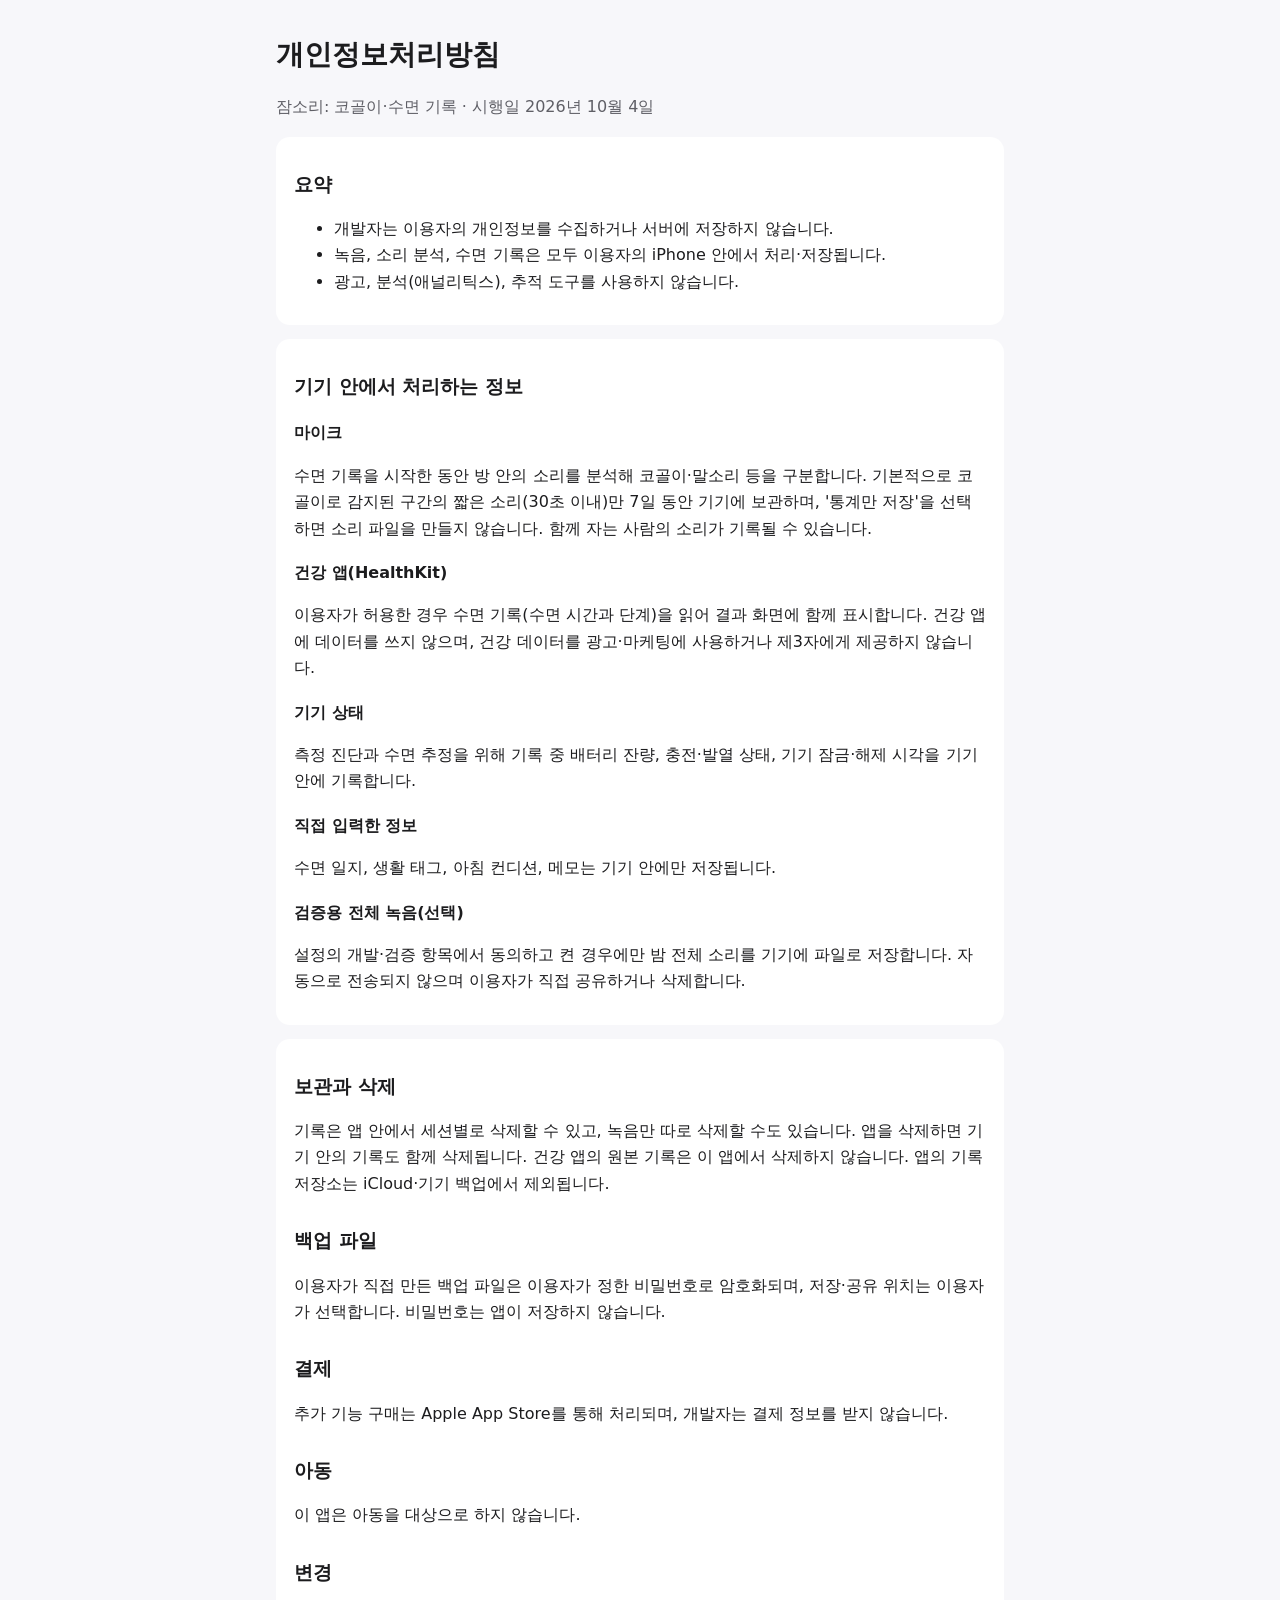
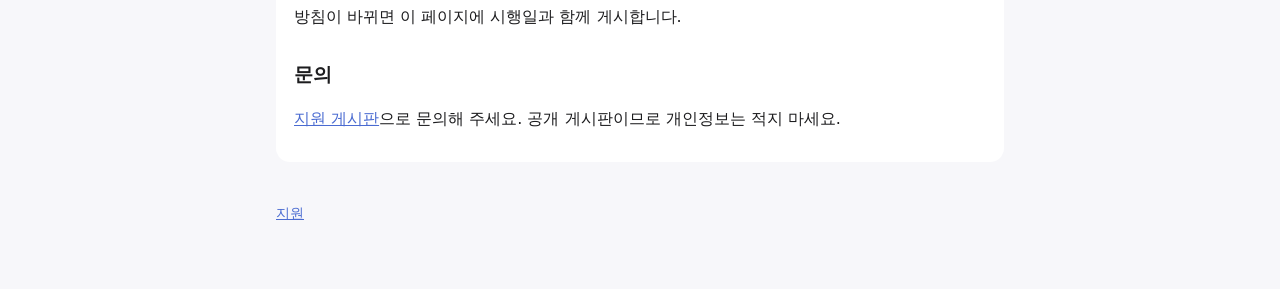
==== privacy/index.html @ ad4ef4db "Support and privacy pages for 잠소리" ====
<!doctype html>
<html lang="ko">
<head>
<meta charset="utf-8">
<meta name="viewport" content="width=device-width, initial-scale=1">
<title>잠소리 개인정보처리방침</title>
<link rel="stylesheet" href="../styles.css">
</head>
<body>
<main>
  <h1>개인정보처리방침</h1>
  <p class="lead">잠소리: 코골이·수면 기록 · 시행일 2026년 10월 4일</p>

  <section class="card">
    <h2>요약</h2>
    <ul>
      <li>개발자는 이용자의 개인정보를 수집하거나 서버에 저장하지 않습니다.</li>
      <li>녹음, 소리 분석, 수면 기록은 모두 이용자의 iPhone 안에서 처리·저장됩니다.</li>
      <li>광고, 분석(애널리틱스), 추적 도구를 사용하지 않습니다.</li>
    </ul>
  </section>

  <section class="card">
    <h2>기기 안에서 처리하는 정보</h2>
    <h3>마이크</h3>
    <p>수면 기록을 시작한 동안 방 안의 소리를 분석해 코골이·말소리 등을 구분합니다. 기본적으로 코골이로 감지된 구간의 짧은 소리(30초 이내)만 7일 동안 기기에 보관하며, '통계만 저장'을 선택하면 소리 파일을 만들지 않습니다. 함께 자는 사람의 소리가 기록될 수 있습니다.</p>
    <h3>건강 앱(HealthKit)</h3>
    <p>이용자가 허용한 경우 수면 기록(수면 시간과 단계)을 읽어 결과 화면에 함께 표시합니다. 건강 앱에 데이터를 쓰지 않으며, 건강 데이터를 광고·마케팅에 사용하거나 제3자에게 제공하지 않습니다.</p>
    <h3>기기 상태</h3>
    <p>측정 진단과 수면 추정을 위해 기록 중 배터리 잔량, 충전·발열 상태, 기기 잠금·해제 시각을 기기 안에 기록합니다.</p>
    <h3>직접 입력한 정보</h3>
    <p>수면 일지, 생활 태그, 아침 컨디션, 메모는 기기 안에만 저장됩니다.</p>
    <h3>검증용 전체 녹음(선택)</h3>
    <p>설정의 개발·검증 항목에서 동의하고 켠 경우에만 밤 전체 소리를 기기에 파일로 저장합니다. 자동으로 전송되지 않으며 이용자가 직접 공유하거나 삭제합니다.</p>
  </section>

  <section class="card">
    <h2>보관과 삭제</h2>
    <p>기록은 앱 안에서 세션별로 삭제할 수 있고, 녹음만 따로 삭제할 수도 있습니다. 앱을 삭제하면 기기 안의 기록도 함께 삭제됩니다. 건강 앱의 원본 기록은 이 앱에서 삭제하지 않습니다. 앱의 기록 저장소는 iCloud·기기 백업에서 제외됩니다.</p>
    <h2>백업 파일</h2>
    <p>이용자가 직접 만든 백업 파일은 이용자가 정한 비밀번호로 암호화되며, 저장·공유 위치는 이용자가 선택합니다. 비밀번호는 앱이 저장하지 않습니다.</p>
    <h2>결제</h2>
    <p>추가 기능 구매는 Apple App Store를 통해 처리되며, 개발자는 결제 정보를 받지 않습니다.</p>
    <h2>아동</h2>
    <p>이 앱은 아동을 대상으로 하지 않습니다.</p>
    <h2>변경</h2>
    <p>방침이 바뀌면 이 페이지에 시행일과 함께 게시합니다.</p>
    <h2>문의</h2>
    <p><a href="https://github.com/hiorio/jamsori-support/issues">지원 게시판</a>으로 문의해 주세요. 공개 게시판이므로 개인정보는 적지 마세요.</p>
  </section>

  <footer><a href="../">지원</a></footer>
</main>
</body>
</html>
---- styles.css ----
:root { --bg: #f7f7fa; --fg: #1c1c1e; --muted: #5f5f66; --card: #fff; --accent: #4a6bd1; }
@media (prefers-color-scheme: dark) { :root { --bg: #0e0f1a; --fg: #f2f2f7; --muted: #a0a0aa; --card: #1a1b28; --accent: #8fd3c9; } }
* { box-sizing: border-box; }
body { margin: 0; background: var(--bg); color: var(--fg); font: 16px/1.65 -apple-system, system-ui, "Apple SD Gothic Neo", "Noto Sans KR", sans-serif; }
main { max-width: 760px; margin: 0 auto; padding: 32px 16px 64px; }
h1 { font-size: 28px; margin: 0 0 6px; }
h2 { font-size: 19px; margin: 28px 0 8px; }
h3 { font-size: 16px; margin: 18px 0 4px; }
p, li { color: var(--fg); }
.lead { color: var(--muted); }
.card { background: var(--card); border-radius: 14px; padding: 4px 18px 14px; margin: 14px 0; }
a { color: var(--accent); }
footer { margin-top: 40px; color: var(--muted); font-size: 14px; }
footer a { margin-right: 14px; }
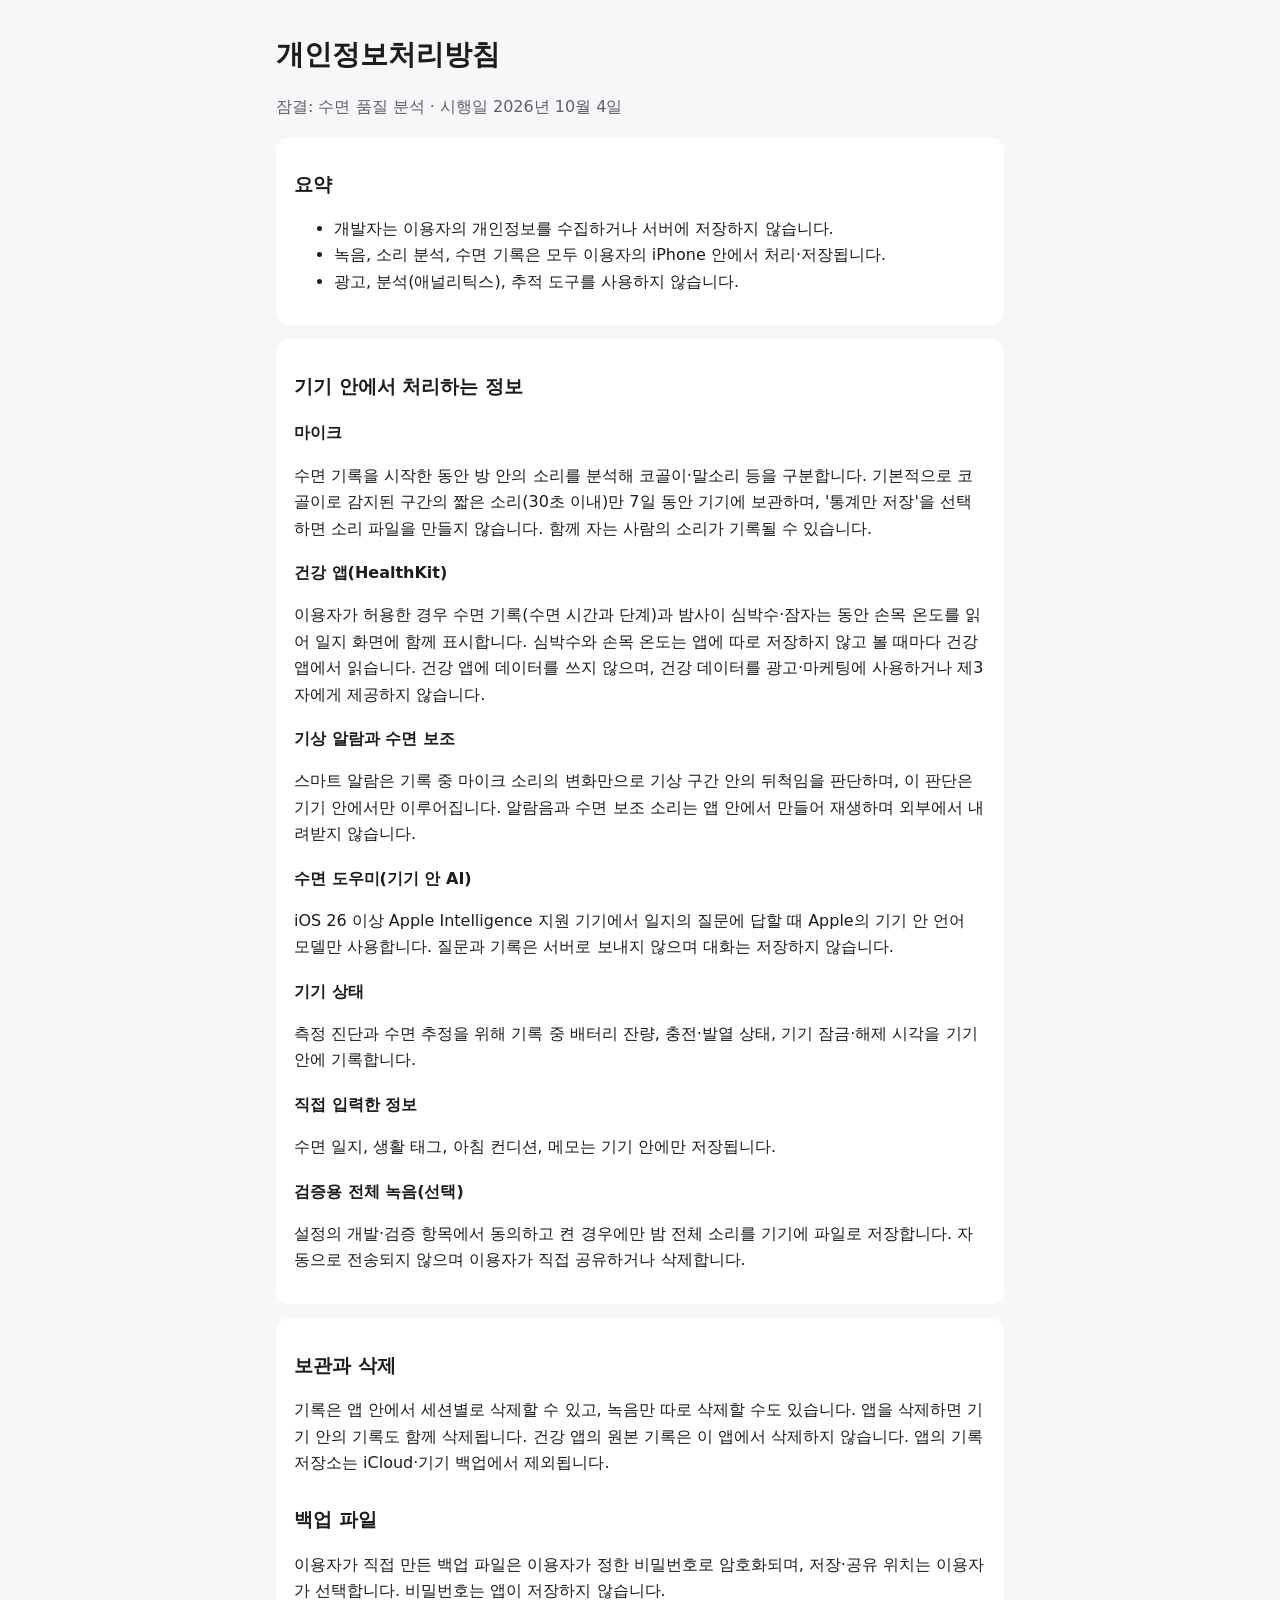
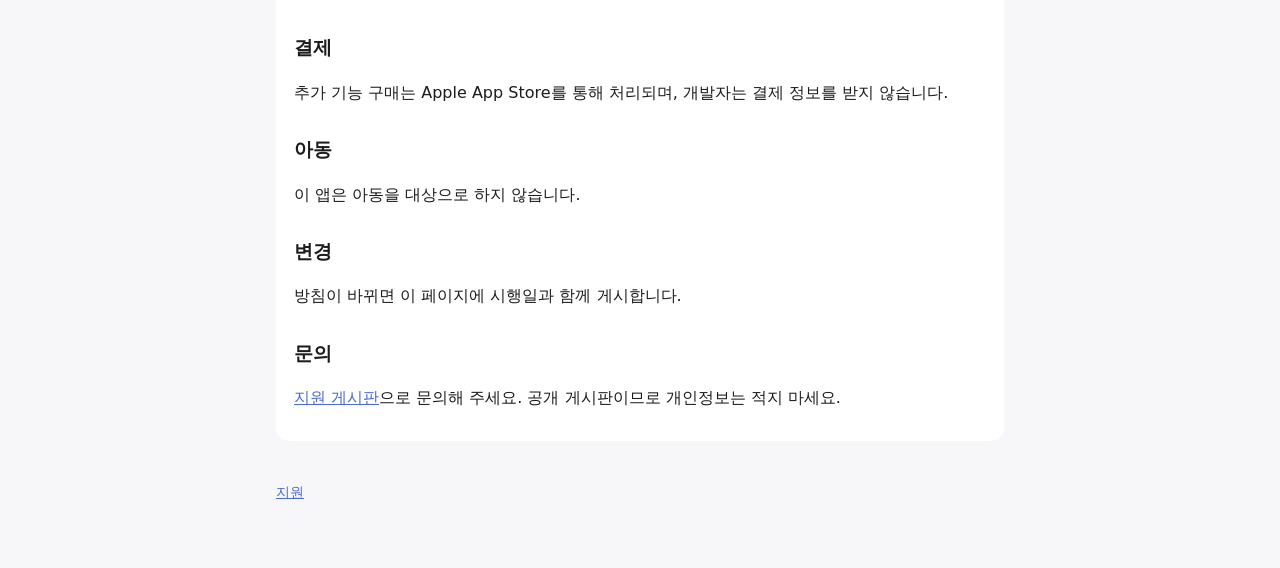
==== commit 483cbe98: "Rename to 잠결 (Drowse); privacy covers heart rate, alarm, on-device assistant" ====
--- a/privacy/index.html
+++ b/privacy/index.html
@@ -3,13 +3,13 @@
 <head>
 <meta charset="utf-8">
 <meta name="viewport" content="width=device-width, initial-scale=1">
-<title>잠소리 개인정보처리방침</title>
+<title>잠결 개인정보처리방침</title>
 <link rel="stylesheet" href="../styles.css">
 </head>
 <body>
 <main>
   <h1>개인정보처리방침</h1>
-  <p class="lead">잠소리: 코골이·수면 기록 · 시행일 2026년 10월 4일</p>
+  <p class="lead">잠결: 수면 품질 분석 · 시행일 2026년 10월 4일</p>
 
   <section class="card">
     <h2>요약</h2>
@@ -25,7 +25,11 @@
     <h3>마이크</h3>
     <p>수면 기록을 시작한 동안 방 안의 소리를 분석해 코골이·말소리 등을 구분합니다. 기본적으로 코골이로 감지된 구간의 짧은 소리(30초 이내)만 7일 동안 기기에 보관하며, '통계만 저장'을 선택하면 소리 파일을 만들지 않습니다. 함께 자는 사람의 소리가 기록될 수 있습니다.</p>
     <h3>건강 앱(HealthKit)</h3>
-    <p>이용자가 허용한 경우 수면 기록(수면 시간과 단계)을 읽어 결과 화면에 함께 표시합니다. 건강 앱에 데이터를 쓰지 않으며, 건강 데이터를 광고·마케팅에 사용하거나 제3자에게 제공하지 않습니다.</p>
+    <p>이용자가 허용한 경우 수면 기록(수면 시간과 단계)과 밤사이 심박수·잠자는 동안 손목 온도를 읽어 일지 화면에 함께 표시합니다. 심박수와 손목 온도는 앱에 따로 저장하지 않고 볼 때마다 건강 앱에서 읽습니다. 건강 앱에 데이터를 쓰지 않으며, 건강 데이터를 광고·마케팅에 사용하거나 제3자에게 제공하지 않습니다.</p>
+    <h3>기상 알람과 수면 보조</h3>
+    <p>스마트 알람은 기록 중 마이크 소리의 변화만으로 기상 구간 안의 뒤척임을 판단하며, 이 판단은 기기 안에서만 이루어집니다. 알람음과 수면 보조 소리는 앱 안에서 만들어 재생하며 외부에서 내려받지 않습니다.</p>
+    <h3>수면 도우미(기기 안 AI)</h3>
+    <p>iOS 26 이상 Apple Intelligence 지원 기기에서 일지의 질문에 답할 때 Apple의 기기 안 언어 모델만 사용합니다. 질문과 기록은 서버로 보내지 않으며 대화는 저장하지 않습니다.</p>
     <h3>기기 상태</h3>
     <p>측정 진단과 수면 추정을 위해 기록 중 배터리 잔량, 충전·발열 상태, 기기 잠금·해제 시각을 기기 안에 기록합니다.</p>
     <h3>직접 입력한 정보</h3>
@@ -46,7 +50,7 @@
     <h2>변경</h2>
     <p>방침이 바뀌면 이 페이지에 시행일과 함께 게시합니다.</p>
     <h2>문의</h2>
-    <p><a href="https://github.com/hiorio/jamsori-support/issues">지원 게시판</a>으로 문의해 주세요. 공개 게시판이므로 개인정보는 적지 마세요.</p>
+    <p><a href="https://github.com/hiorio/drowse-support/issues">지원 게시판</a>으로 문의해 주세요. 공개 게시판이므로 개인정보는 적지 마세요.</p>
   </section>
 
   <footer><a href="../">지원</a></footer>
